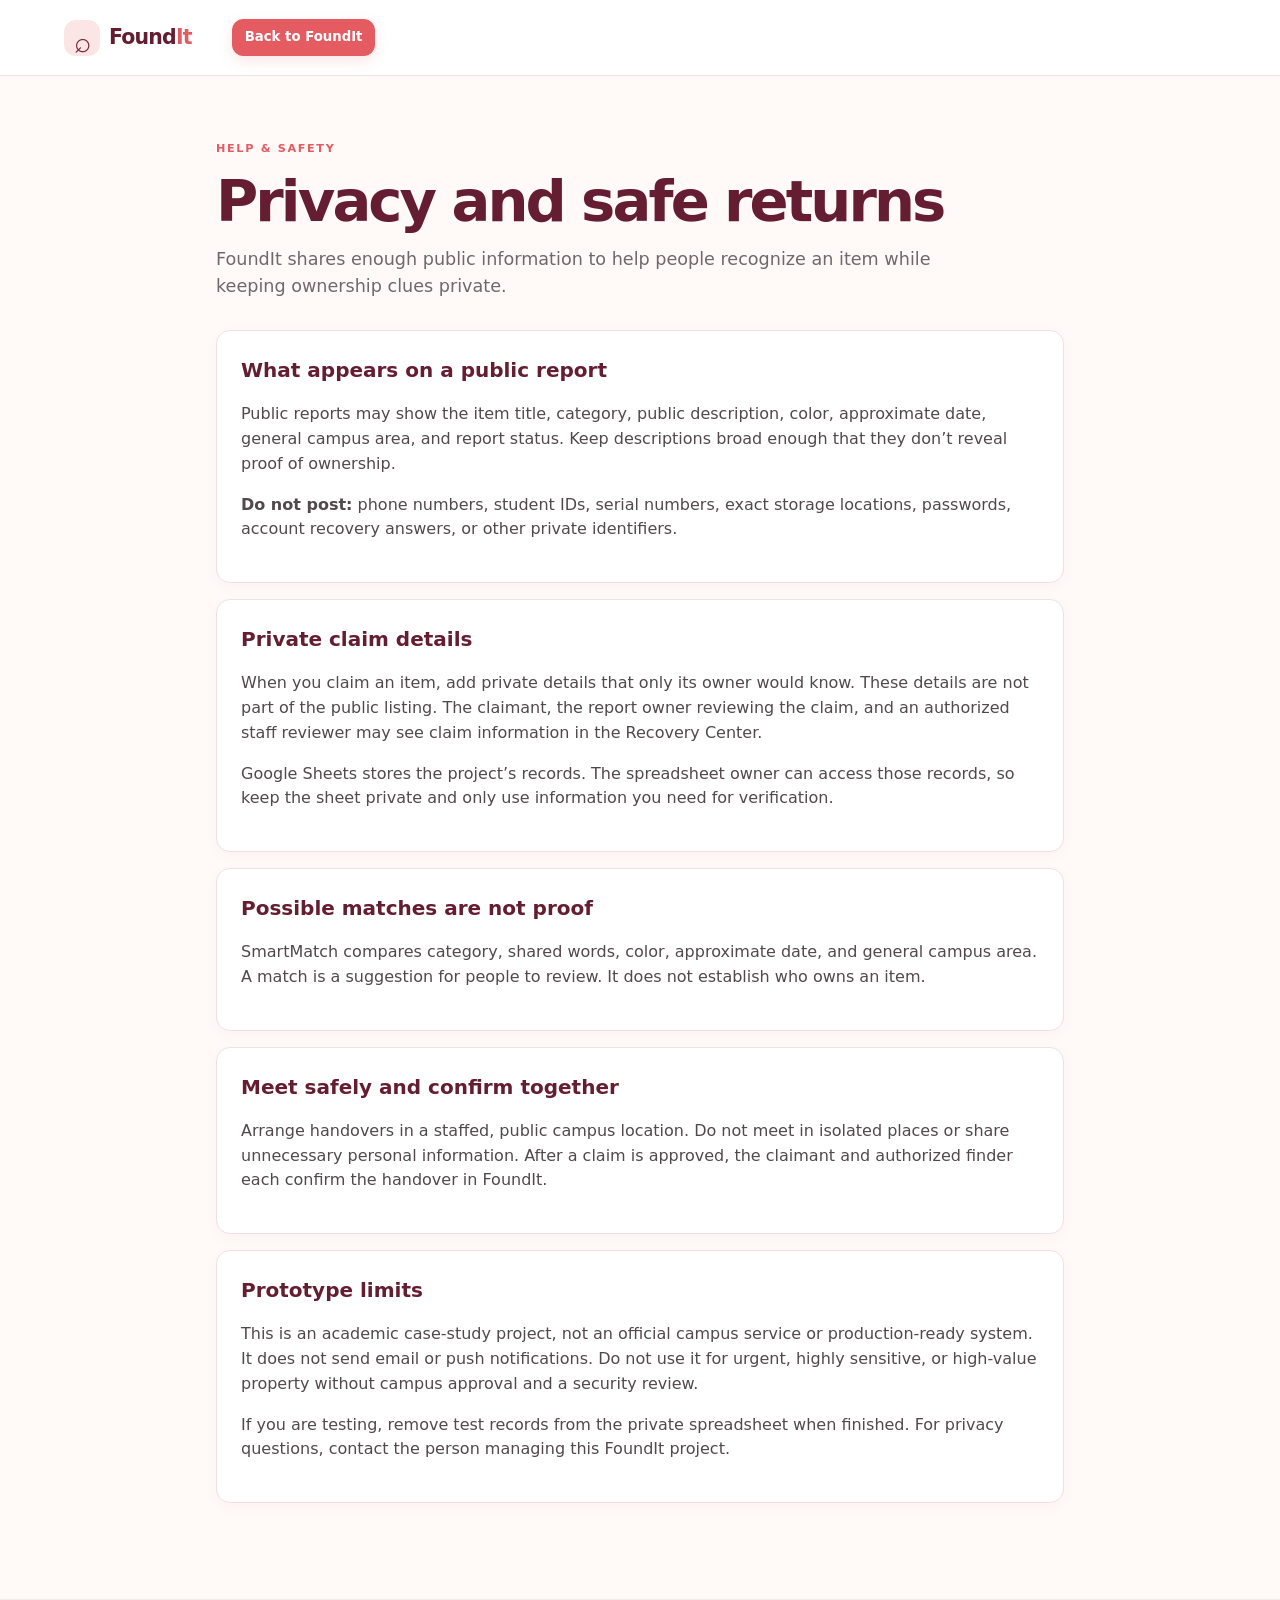
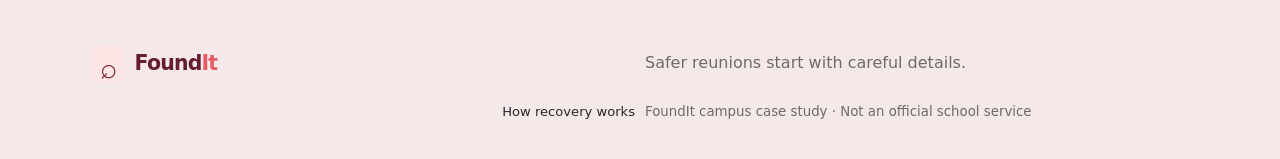
==== privacy.html @ 5b88ec63 "Add files via upload CaseStudy ITC Finals" ====
<!doctype html>
<html lang="en"><head><meta charset="utf-8"><meta name="viewport" content="width=device-width,initial-scale=1"><meta name="description" content="FoundIt privacy and safe-return guidance"><title>Privacy & Safety · FoundIt</title><link rel="stylesheet" href="assets/css/style.css"></head>
<body><header class="site-header"><a class="brand" href="index.html"><span class="brand-mark">&#x2315;</span><span>Found<span>It</span></span></a><a class="button button-small" href="index.html">Back to FoundIt</a></header>
<main class="doc-main"><p class="eyebrow">HELP &amp; SAFETY</p><h1>Privacy and safe returns</h1><p class="doc-lead">FoundIt shares enough public information to help people recognize an item while keeping ownership clues private.</p>
<section class="doc-card"><h2>What appears on a public report</h2><p>Public reports may show the item title, category, public description, color, approximate date, general campus area, and report status. Keep descriptions broad enough that they don’t reveal proof of ownership.</p><p><strong>Do not post:</strong> phone numbers, student IDs, serial numbers, exact storage locations, passwords, account recovery answers, or other private identifiers.</p></section>
<section class="doc-card"><h2>Private claim details</h2><p>When you claim an item, add private details that only its owner would know. These details are not part of the public listing. The claimant, the report owner reviewing the claim, and an authorized staff reviewer may see claim information in the Recovery Center.</p><p>Google Sheets stores the project’s records. The spreadsheet owner can access those records, so keep the sheet private and only use information you need for verification.</p></section>
<section class="doc-card"><h2>Possible matches are not proof</h2><p>SmartMatch compares category, shared words, color, approximate date, and general campus area. A match is a suggestion for people to review. It does not establish who owns an item.</p></section>
<section class="doc-card"><h2>Meet safely and confirm together</h2><p>Arrange handovers in a staffed, public campus location. Do not meet in isolated places or share unnecessary personal information. After a claim is approved, the claimant and authorized finder each confirm the handover in FoundIt.</p></section>
<section class="doc-card"><h2>Prototype limits</h2><p>This is an academic case-study project, not an official campus service or production-ready system. It does not send email or push notifications. Do not use it for urgent, highly sensitive, or high-value property without campus approval and a security review.</p><p>If you are testing, remove test records from the private spreadsheet when finished. For privacy questions, contact the person managing this FoundIt project.</p></section>
</main><footer><a class="brand" href="index.html"><span class="brand-mark">&#x2315;</span><span>Found<span>It</span></span></a><p>Safer reunions start with careful details.</p><div><a href="index.html#recovery">How recovery works</a></div><small>FoundIt campus case study · Not an official school service</small></footer></body></html>
---- assets/css/style.css ----
:root{--maroon:#651d32;--brand:#7b233b;--coral:#e45b62;--soft:#fce5e5;--paper:#fff9f7;--ink:#29252a;--muted:#71686b;--border:#ede2e3;--green:#187653;--sage:#ddf1e6;--gold:#fff0c9;--white:#fff;--shadow:0 16px 48px #651d3210}*{box-sizing:border-box}html{scroll-behavior:smooth}body{margin:0;background:var(--paper);color:var(--ink);font:16px/1.55 Inter,ui-sans-serif,system-ui,-apple-system,"Segoe UI",sans-serif}a{color:inherit}button,input,select,textarea{font:inherit}button,a{touch-action:manipulation}button{cursor:pointer}a:focus-visible,button:focus-visible,input:focus-visible,select:focus-visible,textarea:focus-visible{outline:3px solid #e45b6288;outline-offset:3px}.site-header{height:76px;padding:0 max(5vw,24px);display:flex;align-items:center;gap:40px;background:#fff;position:sticky;top:0;z-index:5;border-bottom:1px solid var(--border)}.brand{text-decoration:none;display:flex;align-items:center;gap:9px;color:var(--maroon);font-weight:850;font-size:1.28rem;letter-spacing:-.04em}.brand span span{color:var(--coral)}.brand-mark{display:grid;place-items:center;background:var(--soft);color:var(--brand);border-radius:12px;width:36px;height:36px;font-size:1.8rem;font-weight:500}nav{display:flex;gap:30px;align-items:center;margin-right:auto}nav a{text-decoration:none;font-size:.93rem;color:#4d4447}nav a:hover,footer a:hover{color:var(--coral)}.header-actions{display:flex;align-items:center;gap:12px;font-size:.78rem;color:var(--muted)}.menu-toggle{display:none}.button{display:inline-flex;align-items:center;justify-content:center;background:var(--coral);color:white;border:1px solid var(--coral);border-radius:11px;padding:12px 19px;text-decoration:none;font-weight:750;box-shadow:0 5px 14px #e45b6225;transition:transform .15s,background .15s}.button:hover{background:#cb454e;transform:translateY(-1px)}.button-small{padding:7px 12px;font-size:.83rem}.button-outline{background:transparent;color:var(--brand);border-color:#d8bdc4;box-shadow:none}.button-outline:hover{background:#fff;color:var(--maroon)}.text-button{border:0;background:none;color:var(--brand);font-weight:700;padding:8px}.hero{position:relative;isolation:isolate;overflow:hidden;padding:78px max(8vw,28px) 68px;display:grid;grid-template-columns:1.05fr .95fr;align-items:center;gap:5vw;background:linear-gradient(112deg,#fff9f7 40%,#fce9e8)}.hero::before{content:"";position:absolute;inset:0;z-index:-1;pointer-events:none;background-image:linear-gradient(90deg,rgba(255,249,247,1) 0%,rgba(255,249,247,.97) 31%,rgba(255,249,247,.68) 53%,rgba(255,249,247,0) 82%),url("../images/campus-header.png");background-size:cover,cover;background-position:center,right center;background-repeat:no-repeat}.eyebrow{font-size:.7rem;font-weight:850;letter-spacing:.15em;color:var(--coral);margin:0 0 13px}.hero h1{font-size:clamp(2.65rem,5vw,4.65rem);letter-spacing:-.06em;line-height:1.04;color:var(--maroon);margin:0 0 20px}.hero h1 em{font-style:normal;color:var(--coral)}.lead{font-size:1.1rem;color:var(--muted);max-width:570px}.hero-actions{display:flex;gap:12px;margin:26px 0 14px}.fine-print,.muted{color:var(--muted);font-size:.87rem}.hero-art{height:350px;position:relative;display:grid;place-items:center}.sun{position:absolute;width:275px;height:275px;border-radius:50%;background:#f4c7c2;right:13%;top:2%}.art-card{position:relative;width:min(330px,90%);padding:24px;background:white;border-radius:22px;box-shadow:0 25px 70px #651d3222;transform:rotate(-4deg);display:flex;flex-direction:column;gap:10px}.art-icon{height:175px;display:grid;place-items:center;font-size:6rem;background:var(--sage);border-radius:15px}.art-card b{color:var(--maroon);font-size:1.1rem}.art-card small{color:var(--muted)}.tag{font-size:.65rem;font-weight:850;letter-spacing:.08em;padding:5px 9px;border-radius:5px;width:max-content}.found-tag{background:var(--sage);color:var(--green)}.spark{position:absolute;color:var(--coral);font-size:2rem}.spark-one{top:12%;left:15%}.spark-two{right:3%;bottom:23%;font-size:1.3rem}.quick,.section,.feature-band,.watchlist{padding:64px max(7vw,26px)}.quick{background:white}.quick h2,.section h2,.feature-band h2,.watchlist h2{font-size:clamp(1.65rem,3vw,2.25rem);color:var(--maroon);letter-spacing:-.04em;margin:0}.quick{display:grid;grid-template-columns:.65fr 1.35fr;gap:35px;align-items:center}.quick-actions{display:grid;grid-template-columns:repeat(3,1fr);gap:12px}.quick-card{text-decoration:none;padding:18px;border:1px solid var(--border);border-radius:14px;display:grid;gap:3px;transition:.15s}.quick-card:hover{border-color:#e8b2b5;transform:translateY(-2px);box-shadow:var(--shadow)}.quick-card>span{font-size:1.4rem;color:var(--coral)}.quick-card small{color:var(--muted)}.section-heading{display:flex;justify-content:space-between;align-items:center;gap:24px;margin-bottom:24px}.section-heading .muted{margin:5px 0 0}.filters{display:grid;grid-template-columns:1.4fr .7fr 1fr 1fr auto;gap:12px;align-items:end;margin:20px 0}.filters label,.form-fields label,.config-label{display:grid;gap:6px;font-size:.8rem;font-weight:700;color:#4d4447}.filters input,.filters select,.form-fields input,.form-fields select,.form-fields textarea,.config-label input{width:100%;padding:11px 12px;border:1px solid var(--border);border-radius:9px;background:white;color:var(--ink)}.category-row{display:flex;gap:9px;overflow:auto;padding:6px 0 16px}.category-chip{white-space:nowrap;background:#fff;border:1px solid var(--border);padding:8px 13px;border-radius:9px;color:var(--brand);font-size:.83rem}.category-chip.active,.category-chip:hover{background:var(--soft);border-color:#edc1c3}.items-grid{display:grid;grid-template-columns:repeat(3,1fr);gap:17px}.item-card{border:1px solid var(--border);border-radius:15px;overflow:hidden;background:white;box-shadow:0 4px 16px #651d3207;cursor:pointer;transition:.15s}.item-card:hover{transform:translateY(-3px);box-shadow:var(--shadow)}.item-art{height:155px;background:linear-gradient(135deg,#f7e7e5,#f4f0ee);display:grid;place-items:center;font-size:3.4rem;position:relative}.item-art.lost{background:#fff0ef}.item-art.found{background:#e8f5ed}.item-art .tag{position:absolute;left:12px;top:12px}.lost-tag{background:var(--coral);color:white}.item-copy{padding:14px 16px 17px}.item-copy h3{font-size:1rem;margin:0 0 3px;color:var(--maroon)}.item-copy p{color:var(--muted);font-size:.82rem;margin:0}.item-meta{display:flex;justify-content:space-between;gap:8px;margin-top:12px;padding-top:10px;border-top:1px solid #f3ebeb;color:#786d70;font-size:.72rem}.item-meta span:first-child{overflow:hidden;text-overflow:ellipsis;white-space:nowrap}.notice{padding:20px;border:1px dashed #d7c5c8;background:white;border-radius:12px;color:var(--muted);grid-column:1/-1}.status-line{min-height:20px;margin-top:10px}.recovery{background:#fff}.steps{display:grid;grid-template-columns:repeat(6,1fr);margin:28px 0;gap:10px}.steps>div{padding:15px 12px;border-top:2px solid #eac9cb;display:grid;gap:5px}.steps span{color:var(--coral);font-size:.75rem;font-weight:850}.steps b{color:var(--maroon);font-size:.9rem}.steps small{color:var(--muted);font-size:.76rem}.recovery-list{border-radius:13px;background:var(--paper);padding:18px}.feature-band{background:var(--maroon);color:white}.feature-band .eyebrow{color:#ffb6b5}.feature-band h2{color:white;max-width:550px}.feature-cards{display:grid;grid-template-columns:repeat(3,1fr);gap:14px;margin-top:25px}.feature-cards article{background:#fff;color:var(--ink);padding:20px;border-radius:13px}.feature-icon{font-size:1.5rem;color:var(--coral)}.feature-cards h3{color:var(--maroon);margin:7px 0}.feature-cards p{font-size:.86rem;color:var(--muted);margin:0}.split{display:grid;grid-template-columns:1fr .8fr;gap:8vw;align-items:start}.plain-list{padding-left:19px;color:var(--muted);font-size:.92rem}.plain-list li{margin:9px 0}.form-card{position:relative;background:white;border:1px solid var(--border);padding:24px;border-radius:16px;box-shadow:var(--shadow)}.form-fields{display:grid;gap:14px}.form-fields[hidden]{display:none}.form-row{display:grid;grid-template-columns:1fr 1fr;gap:12px}.locked-form{padding:22px;background:#fff8f4;border-radius:11px;text-align:center}.locked-form p{font-size:.85rem;color:var(--muted)}.form-status{font-size:.84rem;color:var(--green);margin:0}.watchlist{display:grid;grid-template-columns:1fr .6fr;gap:50px;background:#fff}.watchlist>div:first-child p:not(.eyebrow){color:var(--muted);max-width:600px}.watch-note{background:var(--sage);padding:22px;border-radius:14px;display:grid;gap:8px}.watch-note>span{font-size:1.8rem;color:var(--green)}.watch-note small{color:#50685d}.watch-note .button{justify-self:start;margin-top:7px}footer{padding:36px max(7vw,26px);background:#f4e9e8;display:grid;grid-template-columns:1fr 1fr;gap:10px;align-items:center}footer p{color:var(--muted)}footer>div{display:flex;gap:20px;justify-content:flex-end;font-size:.82rem}footer>div a{text-decoration:none}footer>small{color:var(--muted)}dialog{border:0;border-radius:17px;padding:24px;width:min(520px,calc(100% - 28px));box-shadow:0 25px 100px #291b1d40;color:var(--ink)}dialog::backdrop{background:#27151ccc;backdrop-filter:blur(2px)}.dialog-head{display:flex;justify-content:space-between;align-items:start;border-bottom:1px solid var(--border);padding-bottom:14px;margin-bottom:17px}.dialog-head h2{color:var(--maroon);margin:0}.dialog-head .eyebrow{margin-bottom:4px}.close-button{border:0;background:#f8eeee;border-radius:50%;height:34px;width:34px;font-size:1.4rem;color:var(--brand)}.auth-body{display:grid;gap:13px}.auth-body p{margin:0;color:var(--muted);font-size:.9rem}.config-label{margin-top:10px}.toast{position:fixed;bottom:22px;left:50%;transform:translate(-50%,20px);opacity:0;pointer-events:none;padding:12px 18px;background:var(--maroon);color:white;border-radius:10px;z-index:10;transition:.2s}.toast.show{opacity:1;transform:translate(-50%,0)}.claim-button{margin-top:12px}.match-reasons{background:#fff5d9;border-radius:9px;padding:12px;font-size:.85rem;margin-top:12px}.recovery-row{padding:13px;border-bottom:1px solid var(--border);display:flex;justify-content:space-between;gap:20px}.recovery-row:last-child{border:0}.recovery-row b{color:var(--maroon)}.recovery-row small{display:block;color:var(--muted)}@media(max-width:850px){.site-header{gap:18px;padding:0 20px}.site-header nav{gap:15px}.header-actions #session-label{display:none}.quick{grid-template-columns:1fr}.filters{grid-template-columns:repeat(2,1fr)}.steps{grid-template-columns:repeat(3,1fr)}.hero{padding:55px 7vw}.items-grid{grid-template-columns:repeat(2,1fr)}}@media(max-width:600px){.site-header{height:65px}.menu-toggle{display:block;margin-left:auto;border:1px solid var(--border);border-radius:8px;padding:7px 10px;background:white;color:var(--brand)}.site-header nav{display:none;position:absolute;top:64px;left:0;right:0;padding:18px 22px;background:white;border-bottom:1px solid var(--border);flex-direction:column;align-items:flex-start}.site-header nav.open{display:flex}.header-actions{margin-left:0}.hero{grid-template-columns:1fr;padding:47px 24px 30px}.hero-art{height:270px}.sun{width:220px;height:220px;right:16%}.art-icon{height:125px}.art-card{width:280px}.hero-actions{flex-wrap:wrap}.quick,.section,.feature-band,.watchlist{padding:45px 22px}.quick-actions{grid-template-columns:1fr}.quick-card{grid-template-columns:35px 1fr;align-items:center}.quick-card small{grid-column:2}.section-heading{align-items:flex-start;flex-direction:column}.filters{grid-template-columns:1fr 1fr}.filters label:first-child{grid-column:1/-1}.filters .text-button{justify-self:start}.items-grid{gap:10px}.item-art{height:120px}.item-copy{padding:12px}.item-meta{font-size:.67rem}.steps{grid-template-columns:repeat(2,1fr)}.feature-cards{grid-template-columns:1fr}.split,.watchlist{grid-template-columns:1fr;gap:25px}.form-row{grid-template-columns:1fr}footer{grid-template-columns:1fr}footer>div{justify-content:flex-start;flex-wrap:wrap}footer>small{grid-column:1}}
@media(prefers-reduced-motion:reduce){*,*::before,*::after{scroll-behavior:auto!important;transition:none!important}}

[hidden]{display:none!important}

.form-status.success{padding:10px 12px;border-radius:9px;background:var(--sage);color:var(--green);font-weight:700}

.setup-details{margin-top:4px;border-top:1px solid var(--border);padding-top:12px}.setup-details summary{cursor:pointer;color:var(--muted);font-size:.8rem;font-weight:700}.setup-details[open]{display:grid;gap:10px}.setup-details>p{margin:0}

.doc-main{max-width:900px;margin:0 auto;padding:64px 26px 80px}.doc-main h1{font-size:clamp(2.3rem,5vw,3.6rem);line-height:1.1;letter-spacing:-.05em;color:var(--maroon);margin:0 0 12px}.doc-lead{color:var(--muted);font-size:1.1rem;margin:0 0 30px;max-width:760px}.doc-card{background:#fff;border:1px solid var(--border);border-radius:14px;padding:24px;margin:16px 0;box-shadow:0 4px 16px #651d3207}.doc-card h2{color:var(--maroon);font-size:1.25rem;margin:0 0 10px}.doc-card p,.doc-card li{color:#51494c}.doc-card code{background:#f6eeee;color:var(--brand);padding:2px 5px;border-radius:4px;font-size:.9em}.doc-card li{margin:7px 0}.doc-card ul,.doc-card ol{padding-left:22px}@media(max-width:600px){.doc-main{padding:42px 20px 55px}.doc-card{padding:19px}}

@media(max-width:480px){.site-header{padding:0 12px;gap:8px}.brand{gap:6px;font-size:1.1rem}.brand-mark{width:32px;height:32px;font-size:1.55rem}.header-actions{gap:5px}.header-actions .button{font-size:.72rem;padding:6px 8px}.menu-toggle{padding:6px 9px;font-size:.82rem}.hero{padding-left:20px;padding-right:20px}.hero h1{font-size:clamp(2.1rem,11vw,2.8rem)}.hero-art{height:210px}.item-art{height:105px}.item-copy h3{overflow-wrap:anywhere}.category-row{scrollbar-width:thin}}
@media(max-width:360px){.site-header{padding:0 9px;gap:6px}.brand{font-size:1rem}.header-actions .button{font-size:.68rem;padding:5px 6px}.menu-toggle{padding:5px 7px}.filters{grid-template-columns:1fr}.filters label:first-child{grid-column:auto}.items-grid{grid-template-columns:1fr}.hero-actions .button{padding:10px 13px;font-size:.9rem}}
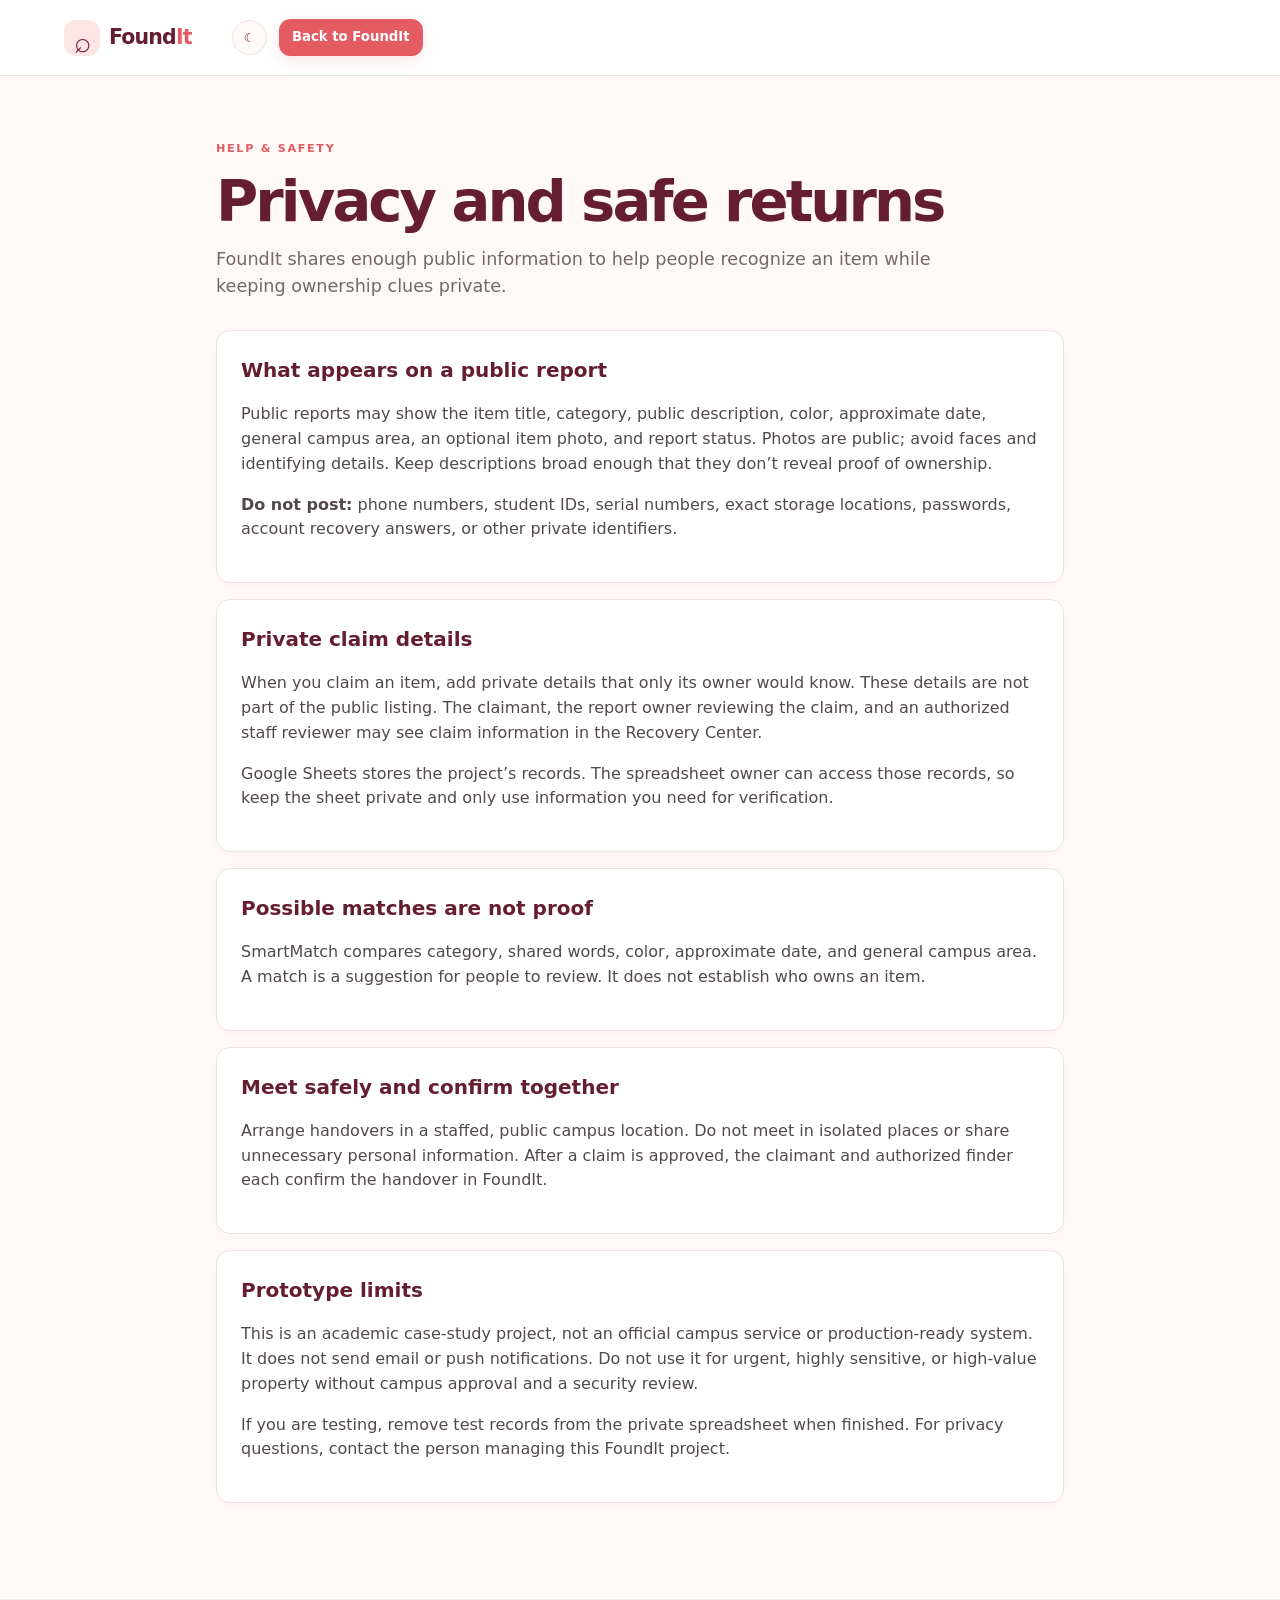
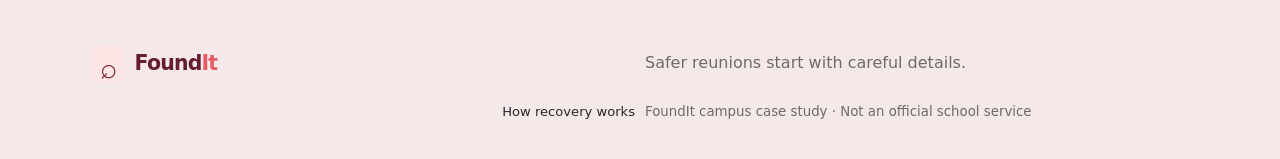
==== commit 405006d4: "Add files via upload" ====
--- a/privacy.html
+++ b/privacy.html
@@ -1,10 +1,129 @@
 <!doctype html>
-<html lang="en"><head><meta charset="utf-8"><meta name="viewport" content="width=device-width,initial-scale=1"><meta name="description" content="FoundIt privacy and safe-return guidance"><title>Privacy & Safety · FoundIt</title><link rel="stylesheet" href="assets/css/style.css"></head>
-<body><header class="site-header"><a class="brand" href="index.html"><span class="brand-mark">&#x2315;</span><span>Found<span>It</span></span></a><a class="button button-small" href="index.html">Back to FoundIt</a></header>
-<main class="doc-main"><p class="eyebrow">HELP &amp; SAFETY</p><h1>Privacy and safe returns</h1><p class="doc-lead">FoundIt shares enough public information to help people recognize an item while keeping ownership clues private.</p>
-<section class="doc-card"><h2>What appears on a public report</h2><p>Public reports may show the item title, category, public description, color, approximate date, general campus area, and report status. Keep descriptions broad enough that they don’t reveal proof of ownership.</p><p><strong>Do not post:</strong> phone numbers, student IDs, serial numbers, exact storage locations, passwords, account recovery answers, or other private identifiers.</p></section>
-<section class="doc-card"><h2>Private claim details</h2><p>When you claim an item, add private details that only its owner would know. These details are not part of the public listing. The claimant, the report owner reviewing the claim, and an authorized staff reviewer may see claim information in the Recovery Center.</p><p>Google Sheets stores the project’s records. The spreadsheet owner can access those records, so keep the sheet private and only use information you need for verification.</p></section>
-<section class="doc-card"><h2>Possible matches are not proof</h2><p>SmartMatch compares category, shared words, color, approximate date, and general campus area. A match is a suggestion for people to review. It does not establish who owns an item.</p></section>
-<section class="doc-card"><h2>Meet safely and confirm together</h2><p>Arrange handovers in a staffed, public campus location. Do not meet in isolated places or share unnecessary personal information. After a claim is approved, the claimant and authorized finder each confirm the handover in FoundIt.</p></section>
-<section class="doc-card"><h2>Prototype limits</h2><p>This is an academic case-study project, not an official campus service or production-ready system. It does not send email or push notifications. Do not use it for urgent, highly sensitive, or high-value property without campus approval and a security review.</p><p>If you are testing, remove test records from the private spreadsheet when finished. For privacy questions, contact the person managing this FoundIt project.</p></section>
-</main><footer><a class="brand" href="index.html"><span class="brand-mark">&#x2315;</span><span>Found<span>It</span></span></a><p>Safer reunions start with careful details.</p><div><a href="index.html#recovery">How recovery works</a></div><small>FoundIt campus case study · Not an official school service</small></footer></body></html>
+<html lang="en">
+  <head>
+    <meta charset="utf-8" />
+    <meta name="viewport" content="width=device-width,initial-scale=1" />
+    <meta
+      name="description"
+      content="FoundIt privacy and safe-return guidance"
+    />
+    <title>Privacy & Safety · FoundIt</title>
+    <script>try { document.documentElement.dataset.theme = localStorage.getItem("foundit-theme") || "light"; } catch {}</script>
+    <link rel="stylesheet" href="assets/css/style.css" />
+  </head>
+  <body>
+    <header class="site-header">
+      <a class="brand" href="index.html"
+        ><span class="brand-mark">&#x2315;</span
+        ><span>Found<span>It</span></span></a
+      >
+      <div class="header-actions">
+        <button
+          class="theme-toggle"
+          id="theme-toggle"
+          type="button"
+          aria-pressed="false"
+        >
+          Dark mode</button
+        ><a class="button button-small" href="index.html">Back to FoundIt</a>
+      </div>
+    </header>
+    <main class="doc-main">
+      <p class="eyebrow">HELP &amp; SAFETY</p>
+      <h1>Privacy and safe returns</h1>
+      <p class="doc-lead">
+        FoundIt shares enough public information to help people recognize an
+        item while keeping ownership clues private.
+      </p>
+      <section class="doc-card">
+        <h2>What appears on a public report</h2>
+        <p>
+          Public reports may show the item title, category, public description,
+          color, approximate date, general campus area, an optional item photo, and report status. Photos are public; avoid faces and identifying details. Keep
+          descriptions broad enough that they don’t reveal proof of ownership.
+        </p>
+        <p>
+          <strong>Do not post:</strong> phone numbers, student IDs, serial
+          numbers, exact storage locations, passwords, account recovery answers,
+          or other private identifiers.
+        </p>
+      </section>
+      <section class="doc-card">
+        <h2>Private claim details</h2>
+        <p>
+          When you claim an item, add private details that only its owner would
+          know. These details are not part of the public listing. The claimant,
+          the report owner reviewing the claim, and an authorized staff reviewer
+          may see claim information in the Recovery Center.
+        </p>
+        <p>
+          Google Sheets stores the project’s records. The spreadsheet owner can
+          access those records, so keep the sheet private and only use
+          information you need for verification.
+        </p>
+      </section>
+      <section class="doc-card">
+        <h2>Possible matches are not proof</h2>
+        <p>
+          SmartMatch compares category, shared words, color, approximate date,
+          and general campus area. A match is a suggestion for people to review.
+          It does not establish who owns an item.
+        </p>
+      </section>
+      <section class="doc-card">
+        <h2>Meet safely and confirm together</h2>
+        <p>
+          Arrange handovers in a staffed, public campus location. Do not meet in
+          isolated places or share unnecessary personal information. After a
+          claim is approved, the claimant and authorized finder each confirm the
+          handover in FoundIt.
+        </p>
+      </section>
+      <section class="doc-card">
+        <h2>Prototype limits</h2>
+        <p>
+          This is an academic case-study project, not an official campus service
+          or production-ready system. It does not send email or push
+          notifications. Do not use it for urgent, highly sensitive, or
+          high-value property without campus approval and a security review.
+        </p>
+        <p>
+          If you are testing, remove test records from the private spreadsheet
+          when finished. For privacy questions, contact the person managing this
+          FoundIt project.
+        </p>
+      </section>
+    </main>
+    <footer>
+      <a class="brand" href="index.html"
+        ><span class="brand-mark">&#x2315;</span
+        ><span>Found<span>It</span></span></a
+      >
+      <p>Safer reunions start with careful details.</p>
+      <div><a href="index.html#recovery">How recovery works</a></div>
+      <small>FoundIt campus case study · Not an official school service</small>
+    </footer>
+    <script>
+      const themeButton = document.querySelector("#theme-toggle");
+      function setTheme(theme) {
+        document.documentElement.dataset.theme = theme;
+        const dark = theme === "dark";
+        themeButton.innerHTML = dark ? "&#9728;" : "&#9790;";
+        themeButton.setAttribute("aria-pressed", String(dark));
+        themeButton.setAttribute("aria-label", dark ? "Switch to light mode" : "Switch to dark mode");
+      }
+      setTheme(localStorage.getItem("foundit-theme") || "light");
+      themeButton.addEventListener("click", () => {
+        const next =
+          document.documentElement.dataset.theme === "dark" ? "light" : "dark";
+        localStorage.setItem("foundit-theme", next);
+        setTheme(next);
+      });
+    </script>
+  </body>
+</html>
+
+
+
+
+
--- a/assets/css/style.css
+++ b/assets/css/style.css
@@ -1,13 +1,1178 @@
-:root{--maroon:#651d32;--brand:#7b233b;--coral:#e45b62;--soft:#fce5e5;--paper:#fff9f7;--ink:#29252a;--muted:#71686b;--border:#ede2e3;--green:#187653;--sage:#ddf1e6;--gold:#fff0c9;--white:#fff;--shadow:0 16px 48px #651d3210}*{box-sizing:border-box}html{scroll-behavior:smooth}body{margin:0;background:var(--paper);color:var(--ink);font:16px/1.55 Inter,ui-sans-serif,system-ui,-apple-system,"Segoe UI",sans-serif}a{color:inherit}button,input,select,textarea{font:inherit}button,a{touch-action:manipulation}button{cursor:pointer}a:focus-visible,button:focus-visible,input:focus-visible,select:focus-visible,textarea:focus-visible{outline:3px solid #e45b6288;outline-offset:3px}.site-header{height:76px;padding:0 max(5vw,24px);display:flex;align-items:center;gap:40px;background:#fff;position:sticky;top:0;z-index:5;border-bottom:1px solid var(--border)}.brand{text-decoration:none;display:flex;align-items:center;gap:9px;color:var(--maroon);font-weight:850;font-size:1.28rem;letter-spacing:-.04em}.brand span span{color:var(--coral)}.brand-mark{display:grid;place-items:center;background:var(--soft);color:var(--brand);border-radius:12px;width:36px;height:36px;font-size:1.8rem;font-weight:500}nav{display:flex;gap:30px;align-items:center;margin-right:auto}nav a{text-decoration:none;font-size:.93rem;color:#4d4447}nav a:hover,footer a:hover{color:var(--coral)}.header-actions{display:flex;align-items:center;gap:12px;font-size:.78rem;color:var(--muted)}.menu-toggle{display:none}.button{display:inline-flex;align-items:center;justify-content:center;background:var(--coral);color:white;border:1px solid var(--coral);border-radius:11px;padding:12px 19px;text-decoration:none;font-weight:750;box-shadow:0 5px 14px #e45b6225;transition:transform .15s,background .15s}.button:hover{background:#cb454e;transform:translateY(-1px)}.button-small{padding:7px 12px;font-size:.83rem}.button-outline{background:transparent;color:var(--brand);border-color:#d8bdc4;box-shadow:none}.button-outline:hover{background:#fff;color:var(--maroon)}.text-button{border:0;background:none;color:var(--brand);font-weight:700;padding:8px}.hero{position:relative;isolation:isolate;overflow:hidden;padding:78px max(8vw,28px) 68px;display:grid;grid-template-columns:1.05fr .95fr;align-items:center;gap:5vw;background:linear-gradient(112deg,#fff9f7 40%,#fce9e8)}.hero::before{content:"";position:absolute;inset:0;z-index:-1;pointer-events:none;background-image:linear-gradient(90deg,rgba(255,249,247,1) 0%,rgba(255,249,247,.97) 31%,rgba(255,249,247,.68) 53%,rgba(255,249,247,0) 82%),url("../images/campus-header.png");background-size:cover,cover;background-position:center,right center;background-repeat:no-repeat}.eyebrow{font-size:.7rem;font-weight:850;letter-spacing:.15em;color:var(--coral);margin:0 0 13px}.hero h1{font-size:clamp(2.65rem,5vw,4.65rem);letter-spacing:-.06em;line-height:1.04;color:var(--maroon);margin:0 0 20px}.hero h1 em{font-style:normal;color:var(--coral)}.lead{font-size:1.1rem;color:var(--muted);max-width:570px}.hero-actions{display:flex;gap:12px;margin:26px 0 14px}.fine-print,.muted{color:var(--muted);font-size:.87rem}.hero-art{height:350px;position:relative;display:grid;place-items:center}.sun{position:absolute;width:275px;height:275px;border-radius:50%;background:#f4c7c2;right:13%;top:2%}.art-card{position:relative;width:min(330px,90%);padding:24px;background:white;border-radius:22px;box-shadow:0 25px 70px #651d3222;transform:rotate(-4deg);display:flex;flex-direction:column;gap:10px}.art-icon{height:175px;display:grid;place-items:center;font-size:6rem;background:var(--sage);border-radius:15px}.art-card b{color:var(--maroon);font-size:1.1rem}.art-card small{color:var(--muted)}.tag{font-size:.65rem;font-weight:850;letter-spacing:.08em;padding:5px 9px;border-radius:5px;width:max-content}.found-tag{background:var(--sage);color:var(--green)}.spark{position:absolute;color:var(--coral);font-size:2rem}.spark-one{top:12%;left:15%}.spark-two{right:3%;bottom:23%;font-size:1.3rem}.quick,.section,.feature-band,.watchlist{padding:64px max(7vw,26px)}.quick{background:white}.quick h2,.section h2,.feature-band h2,.watchlist h2{font-size:clamp(1.65rem,3vw,2.25rem);color:var(--maroon);letter-spacing:-.04em;margin:0}.quick{display:grid;grid-template-columns:.65fr 1.35fr;gap:35px;align-items:center}.quick-actions{display:grid;grid-template-columns:repeat(3,1fr);gap:12px}.quick-card{text-decoration:none;padding:18px;border:1px solid var(--border);border-radius:14px;display:grid;gap:3px;transition:.15s}.quick-card:hover{border-color:#e8b2b5;transform:translateY(-2px);box-shadow:var(--shadow)}.quick-card>span{font-size:1.4rem;color:var(--coral)}.quick-card small{color:var(--muted)}.section-heading{display:flex;justify-content:space-between;align-items:center;gap:24px;margin-bottom:24px}.section-heading .muted{margin:5px 0 0}.filters{display:grid;grid-template-columns:1.4fr .7fr 1fr 1fr auto;gap:12px;align-items:end;margin:20px 0}.filters label,.form-fields label,.config-label{display:grid;gap:6px;font-size:.8rem;font-weight:700;color:#4d4447}.filters input,.filters select,.form-fields input,.form-fields select,.form-fields textarea,.config-label input{width:100%;padding:11px 12px;border:1px solid var(--border);border-radius:9px;background:white;color:var(--ink)}.category-row{display:flex;gap:9px;overflow:auto;padding:6px 0 16px}.category-chip{white-space:nowrap;background:#fff;border:1px solid var(--border);padding:8px 13px;border-radius:9px;color:var(--brand);font-size:.83rem}.category-chip.active,.category-chip:hover{background:var(--soft);border-color:#edc1c3}.items-grid{display:grid;grid-template-columns:repeat(3,1fr);gap:17px}.item-card{border:1px solid var(--border);border-radius:15px;overflow:hidden;background:white;box-shadow:0 4px 16px #651d3207;cursor:pointer;transition:.15s}.item-card:hover{transform:translateY(-3px);box-shadow:var(--shadow)}.item-art{height:155px;background:linear-gradient(135deg,#f7e7e5,#f4f0ee);display:grid;place-items:center;font-size:3.4rem;position:relative}.item-art.lost{background:#fff0ef}.item-art.found{background:#e8f5ed}.item-art .tag{position:absolute;left:12px;top:12px}.lost-tag{background:var(--coral);color:white}.item-copy{padding:14px 16px 17px}.item-copy h3{font-size:1rem;margin:0 0 3px;color:var(--maroon)}.item-copy p{color:var(--muted);font-size:.82rem;margin:0}.item-meta{display:flex;justify-content:space-between;gap:8px;margin-top:12px;padding-top:10px;border-top:1px solid #f3ebeb;color:#786d70;font-size:.72rem}.item-meta span:first-child{overflow:hidden;text-overflow:ellipsis;white-space:nowrap}.notice{padding:20px;border:1px dashed #d7c5c8;background:white;border-radius:12px;color:var(--muted);grid-column:1/-1}.status-line{min-height:20px;margin-top:10px}.recovery{background:#fff}.steps{display:grid;grid-template-columns:repeat(6,1fr);margin:28px 0;gap:10px}.steps>div{padding:15px 12px;border-top:2px solid #eac9cb;display:grid;gap:5px}.steps span{color:var(--coral);font-size:.75rem;font-weight:850}.steps b{color:var(--maroon);font-size:.9rem}.steps small{color:var(--muted);font-size:.76rem}.recovery-list{border-radius:13px;background:var(--paper);padding:18px}.feature-band{background:var(--maroon);color:white}.feature-band .eyebrow{color:#ffb6b5}.feature-band h2{color:white;max-width:550px}.feature-cards{display:grid;grid-template-columns:repeat(3,1fr);gap:14px;margin-top:25px}.feature-cards article{background:#fff;color:var(--ink);padding:20px;border-radius:13px}.feature-icon{font-size:1.5rem;color:var(--coral)}.feature-cards h3{color:var(--maroon);margin:7px 0}.feature-cards p{font-size:.86rem;color:var(--muted);margin:0}.split{display:grid;grid-template-columns:1fr .8fr;gap:8vw;align-items:start}.plain-list{padding-left:19px;color:var(--muted);font-size:.92rem}.plain-list li{margin:9px 0}.form-card{position:relative;background:white;border:1px solid var(--border);padding:24px;border-radius:16px;box-shadow:var(--shadow)}.form-fields{display:grid;gap:14px}.form-fields[hidden]{display:none}.form-row{display:grid;grid-template-columns:1fr 1fr;gap:12px}.locked-form{padding:22px;background:#fff8f4;border-radius:11px;text-align:center}.locked-form p{font-size:.85rem;color:var(--muted)}.form-status{font-size:.84rem;color:var(--green);margin:0}.watchlist{display:grid;grid-template-columns:1fr .6fr;gap:50px;background:#fff}.watchlist>div:first-child p:not(.eyebrow){color:var(--muted);max-width:600px}.watch-note{background:var(--sage);padding:22px;border-radius:14px;display:grid;gap:8px}.watch-note>span{font-size:1.8rem;color:var(--green)}.watch-note small{color:#50685d}.watch-note .button{justify-self:start;margin-top:7px}footer{padding:36px max(7vw,26px);background:#f4e9e8;display:grid;grid-template-columns:1fr 1fr;gap:10px;align-items:center}footer p{color:var(--muted)}footer>div{display:flex;gap:20px;justify-content:flex-end;font-size:.82rem}footer>div a{text-decoration:none}footer>small{color:var(--muted)}dialog{border:0;border-radius:17px;padding:24px;width:min(520px,calc(100% - 28px));box-shadow:0 25px 100px #291b1d40;color:var(--ink)}dialog::backdrop{background:#27151ccc;backdrop-filter:blur(2px)}.dialog-head{display:flex;justify-content:space-between;align-items:start;border-bottom:1px solid var(--border);padding-bottom:14px;margin-bottom:17px}.dialog-head h2{color:var(--maroon);margin:0}.dialog-head .eyebrow{margin-bottom:4px}.close-button{border:0;background:#f8eeee;border-radius:50%;height:34px;width:34px;font-size:1.4rem;color:var(--brand)}.auth-body{display:grid;gap:13px}.auth-body p{margin:0;color:var(--muted);font-size:.9rem}.config-label{margin-top:10px}.toast{position:fixed;bottom:22px;left:50%;transform:translate(-50%,20px);opacity:0;pointer-events:none;padding:12px 18px;background:var(--maroon);color:white;border-radius:10px;z-index:10;transition:.2s}.toast.show{opacity:1;transform:translate(-50%,0)}.claim-button{margin-top:12px}.match-reasons{background:#fff5d9;border-radius:9px;padding:12px;font-size:.85rem;margin-top:12px}.recovery-row{padding:13px;border-bottom:1px solid var(--border);display:flex;justify-content:space-between;gap:20px}.recovery-row:last-child{border:0}.recovery-row b{color:var(--maroon)}.recovery-row small{display:block;color:var(--muted)}@media(max-width:850px){.site-header{gap:18px;padding:0 20px}.site-header nav{gap:15px}.header-actions #session-label{display:none}.quick{grid-template-columns:1fr}.filters{grid-template-columns:repeat(2,1fr)}.steps{grid-template-columns:repeat(3,1fr)}.hero{padding:55px 7vw}.items-grid{grid-template-columns:repeat(2,1fr)}}@media(max-width:600px){.site-header{height:65px}.menu-toggle{display:block;margin-left:auto;border:1px solid var(--border);border-radius:8px;padding:7px 10px;background:white;color:var(--brand)}.site-header nav{display:none;position:absolute;top:64px;left:0;right:0;padding:18px 22px;background:white;border-bottom:1px solid var(--border);flex-direction:column;align-items:flex-start}.site-header nav.open{display:flex}.header-actions{margin-left:0}.hero{grid-template-columns:1fr;padding:47px 24px 30px}.hero-art{height:270px}.sun{width:220px;height:220px;right:16%}.art-icon{height:125px}.art-card{width:280px}.hero-actions{flex-wrap:wrap}.quick,.section,.feature-band,.watchlist{padding:45px 22px}.quick-actions{grid-template-columns:1fr}.quick-card{grid-template-columns:35px 1fr;align-items:center}.quick-card small{grid-column:2}.section-heading{align-items:flex-start;flex-direction:column}.filters{grid-template-columns:1fr 1fr}.filters label:first-child{grid-column:1/-1}.filters .text-button{justify-self:start}.items-grid{gap:10px}.item-art{height:120px}.item-copy{padding:12px}.item-meta{font-size:.67rem}.steps{grid-template-columns:repeat(2,1fr)}.feature-cards{grid-template-columns:1fr}.split,.watchlist{grid-template-columns:1fr;gap:25px}.form-row{grid-template-columns:1fr}footer{grid-template-columns:1fr}footer>div{justify-content:flex-start;flex-wrap:wrap}footer>small{grid-column:1}}
-@media(prefers-reduced-motion:reduce){*,*::before,*::after{scroll-behavior:auto!important;transition:none!important}}
+:root {
+  --maroon: #651d32;
+  --brand: #7b233b;
+  --coral: #e45b62;
+  --soft: #fce5e5;
+  --paper: #fff9f7;
+  --ink: #29252a;
+  --muted: #71686b;
+  --border: #ede2e3;
+  --green: #187653;
+  --sage: #ddf1e6;
+  --gold: #fff0c9;
+  --white: #fff;
+  --shadow: 0 16px 48px #651d3210;
+}
+* {
+  box-sizing: border-box;
+}
+html {
+  scroll-behavior: smooth;
+}
+body {
+  margin: 0;
+  background: var(--paper);
+  color: var(--ink);
+  font:
+    16px/1.55 Inter,
+    ui-sans-serif,
+    system-ui,
+    -apple-system,
+    "Segoe UI",
+    sans-serif;
+}
+a {
+  color: inherit;
+}
+button,
+input,
+select,
+textarea {
+  font: inherit;
+}
+button,
+a {
+  touch-action: manipulation;
+}
+button {
+  cursor: pointer;
+}
+a:focus-visible,
+button:focus-visible,
+input:focus-visible,
+select:focus-visible,
+textarea:focus-visible {
+  outline: 3px solid #e45b6288;
+  outline-offset: 3px;
+}
+.site-header {
+  height: 76px;
+  padding: 0 max(5vw, 24px);
+  display: flex;
+  align-items: center;
+  gap: 40px;
+  background: #fff;
+  position: sticky;
+  top: 0;
+  z-index: 5;
+  border-bottom: 1px solid var(--border);
+}
+.brand {
+  text-decoration: none;
+  display: flex;
+  align-items: center;
+  gap: 9px;
+  color: var(--maroon);
+  font-weight: 850;
+  font-size: 1.28rem;
+  letter-spacing: -0.04em;
+}
+.brand span span {
+  color: var(--coral);
+}
+.brand-mark {
+  display: grid;
+  place-items: center;
+  background: var(--soft);
+  color: var(--brand);
+  border-radius: 12px;
+  width: 36px;
+  height: 36px;
+  font-size: 1.8rem;
+  font-weight: 500;
+}
+nav {
+  display: flex;
+  gap: 30px;
+  align-items: center;
+  margin-right: auto;
+}
+nav a {
+  text-decoration: none;
+  font-size: 0.93rem;
+  color: #4d4447;
+}
+nav a:hover,
+footer a:hover {
+  color: var(--coral);
+}
+.header-actions {
+  display: flex;
+  align-items: center;
+  gap: 12px;
+  font-size: 0.78rem;
+  color: var(--muted);
+}
+.menu-toggle {
+  display: none;
+}
+.button {
+  display: inline-flex;
+  align-items: center;
+  justify-content: center;
+  background: var(--coral);
+  color: white;
+  border: 1px solid var(--coral);
+  border-radius: 11px;
+  padding: 12px 19px;
+  text-decoration: none;
+  font-weight: 750;
+  box-shadow: 0 5px 14px #e45b6225;
+  transition:
+    transform 0.15s,
+    background 0.15s;
+}
+.button:hover {
+  background: #cb454e;
+  transform: translateY(-1px);
+}
+.button-small {
+  padding: 7px 12px;
+  font-size: 0.83rem;
+}
+.button-outline {
+  background: transparent;
+  color: var(--brand);
+  border-color: #d8bdc4;
+  box-shadow: none;
+}
+.button-outline:hover {
+  background: #fff;
+  color: var(--maroon);
+}
+.text-button {
+  border: 0;
+  background: none;
+  color: var(--brand);
+  font-weight: 700;
+  padding: 8px;
+}
+.hero {
+  position: relative;
+  isolation: isolate;
+  overflow: hidden;
+  padding: 78px max(8vw, 28px) 68px;
+  display: grid;
+  grid-template-columns: 1.05fr 0.95fr;
+  align-items: center;
+  gap: 5vw;
+  background: linear-gradient(112deg, #fff9f7 40%, #fce9e8);
+}
+.hero::before {
+  content: "";
+  position: absolute;
+  inset: 0;
+  z-index: -1;
+  pointer-events: none;
+  background-image:
+    linear-gradient(
+      90deg,
+      rgba(255, 249, 247, 1) 0%,
+      rgba(255, 249, 247, 0.97) 31%,
+      rgba(255, 249, 247, 0.68) 53%,
+      rgba(255, 249, 247, 0) 82%
+    ),
+    url("../images/campus-header.png");
+  background-size: cover, cover;
+  background-position:
+    center,
+    right center;
+  background-repeat: no-repeat;
+}
+.eyebrow {
+  font-size: 0.7rem;
+  font-weight: 850;
+  letter-spacing: 0.15em;
+  color: var(--coral);
+  margin: 0 0 13px;
+}
+.hero h1 {
+  font-size: clamp(2.65rem, 5vw, 4.65rem);
+  letter-spacing: -0.06em;
+  line-height: 1.04;
+  color: var(--maroon);
+  margin: 0 0 20px;
+}
+.hero h1 em {
+  font-style: normal;
+  color: var(--coral);
+}
+.lead {
+  font-size: 1.1rem;
+  color: var(--muted);
+  max-width: 570px;
+}
+.hero-actions {
+  display: flex;
+  gap: 12px;
+  margin: 26px 0 14px;
+}
+.fine-print,
+.muted {
+  color: var(--muted);
+  font-size: 0.87rem;
+}
+.hero-art {
+  height: 350px;
+  position: relative;
+  display: grid;
+  place-items: center;
+}
+.sun {
+  position: absolute;
+  width: 275px;
+  height: 275px;
+  border-radius: 50%;
+  background: #f4c7c2;
+  right: 13%;
+  top: 2%;
+}
+.art-card {
+  position: relative;
+  width: min(330px, 90%);
+  padding: 24px;
+  background: white;
+  border-radius: 22px;
+  box-shadow: 0 25px 70px #651d3222;
+  transform: rotate(-4deg);
+  display: flex;
+  flex-direction: column;
+  gap: 10px;
+}
+.art-icon {
+  height: 175px;
+  display: grid;
+  place-items: center;
+  font-size: 6rem;
+  background: var(--sage);
+  border-radius: 15px;
+}
+.art-card b {
+  color: var(--maroon);
+  font-size: 1.1rem;
+}
+.art-card small {
+  color: var(--muted);
+}
+.tag {
+  font-size: 0.65rem;
+  font-weight: 850;
+  letter-spacing: 0.08em;
+  padding: 5px 9px;
+  border-radius: 5px;
+  width: max-content;
+}
+.found-tag {
+  background: var(--sage);
+  color: var(--green);
+}
+.spark {
+  position: absolute;
+  color: var(--coral);
+  font-size: 2rem;
+}
+.spark-one {
+  top: 12%;
+  left: 15%;
+}
+.spark-two {
+  right: 3%;
+  bottom: 23%;
+  font-size: 1.3rem;
+}
+.quick,
+.section,
+.feature-band,
+.watchlist {
+  padding: 64px max(7vw, 26px);
+}
+.quick {
+  background: white;
+}
+.quick h2,
+.section h2,
+.feature-band h2,
+.watchlist h2 {
+  font-size: clamp(1.65rem, 3vw, 2.25rem);
+  color: var(--maroon);
+  letter-spacing: -0.04em;
+  margin: 0;
+}
+.quick {
+  display: grid;
+  grid-template-columns: 0.65fr 1.35fr;
+  gap: 35px;
+  align-items: center;
+}
+.quick-actions {
+  display: grid;
+  grid-template-columns: repeat(3, 1fr);
+  gap: 12px;
+}
+.quick-card {
+  text-decoration: none;
+  padding: 18px;
+  border: 1px solid var(--border);
+  border-radius: 14px;
+  display: grid;
+  gap: 3px;
+  transition: 0.15s;
+}
+.quick-card:hover {
+  border-color: #e8b2b5;
+  transform: translateY(-2px);
+  box-shadow: var(--shadow);
+}
+.quick-card > span {
+  font-size: 1.4rem;
+  color: var(--coral);
+}
+.quick-card small {
+  color: var(--muted);
+}
+.section-heading {
+  display: flex;
+  justify-content: space-between;
+  align-items: center;
+  gap: 24px;
+  margin-bottom: 24px;
+}
+.section-heading .muted {
+  margin: 5px 0 0;
+}
+.filters {
+  display: grid;
+  grid-template-columns: 1.4fr 0.7fr 1fr 1fr auto;
+  gap: 12px;
+  align-items: end;
+  margin: 20px 0;
+}
+.filters label,
+.form-fields label,
+.config-label {
+  display: grid;
+  gap: 6px;
+  font-size: 0.8rem;
+  font-weight: 700;
+  color: #4d4447;
+}
+.filters input,
+.filters select,
+.form-fields input,
+.form-fields select,
+.form-fields textarea,
+.config-label input {
+  width: 100%;
+  padding: 11px 12px;
+  border: 1px solid var(--border);
+  border-radius: 9px;
+  background: white;
+  color: var(--ink);
+}
+.category-row {
+  display: flex;
+  gap: 9px;
+  overflow: auto;
+  padding: 6px 0 16px;
+}
+.category-chip {
+  white-space: nowrap;
+  background: #fff;
+  border: 1px solid var(--border);
+  padding: 8px 13px;
+  border-radius: 9px;
+  color: var(--brand);
+  font-size: 0.83rem;
+}
+.category-chip.active,
+.category-chip:hover {
+  background: var(--soft);
+  border-color: #edc1c3;
+}
+.items-grid {
+  display: grid;
+  grid-template-columns: repeat(3, 1fr);
+  gap: 17px;
+}
+.item-card {
+  border: 1px solid var(--border);
+  border-radius: 15px;
+  overflow: hidden;
+  background: white;
+  box-shadow: 0 4px 16px #651d3207;
+  cursor: pointer;
+  transition: 0.15s;
+}
+.item-card:hover {
+  transform: translateY(-3px);
+  box-shadow: var(--shadow);
+}
+.item-art {
+  height: 155px;
+  background: linear-gradient(135deg, #f7e7e5, #f4f0ee);
+  display: grid;
+  place-items: center;
+  font-size: 3.4rem;
+  position: relative;
+}
+.item-art.lost {
+  background: #fff0ef;
+}
+.item-art.found {
+  background: #e8f5ed;
+}
+.item-art .tag {
+  position: absolute;
+  left: 12px;
+  top: 12px;
+}
+.lost-tag {
+  background: var(--coral);
+  color: white;
+}
+.item-copy {
+  padding: 14px 16px 17px;
+}
+.item-copy h3 {
+  font-size: 1rem;
+  margin: 0 0 3px;
+  color: var(--maroon);
+}
+.item-copy p {
+  color: var(--muted);
+  font-size: 0.82rem;
+  margin: 0;
+}
+.item-meta {
+  display: flex;
+  justify-content: space-between;
+  gap: 8px;
+  margin-top: 12px;
+  padding-top: 10px;
+  border-top: 1px solid #f3ebeb;
+  color: #786d70;
+  font-size: 0.72rem;
+}
+.item-meta span:first-child {
+  overflow: hidden;
+  text-overflow: ellipsis;
+  white-space: nowrap;
+}
+.notice {
+  padding: 20px;
+  border: 1px dashed #d7c5c8;
+  background: white;
+  border-radius: 12px;
+  color: var(--muted);
+  grid-column: 1/-1;
+}
+.status-line {
+  min-height: 20px;
+  margin-top: 10px;
+}
+.recovery {
+  background: #fff;
+}
+.steps {
+  display: grid;
+  grid-template-columns: repeat(6, 1fr);
+  margin: 28px 0;
+  gap: 10px;
+}
+.steps > div {
+  padding: 15px 12px;
+  border-top: 2px solid #eac9cb;
+  display: grid;
+  gap: 5px;
+}
+.steps span {
+  color: var(--coral);
+  font-size: 0.75rem;
+  font-weight: 850;
+}
+.steps b {
+  color: var(--maroon);
+  font-size: 0.9rem;
+}
+.steps small {
+  color: var(--muted);
+  font-size: 0.76rem;
+}
+.recovery-list {
+  border-radius: 13px;
+  background: var(--paper);
+  padding: 18px;
+}
+.feature-band {
+  background: var(--maroon);
+  color: white;
+}
+.feature-band .eyebrow {
+  color: #ffb6b5;
+}
+.feature-band h2 {
+  color: white;
+  max-width: 550px;
+}
+.feature-cards {
+  display: grid;
+  grid-template-columns: repeat(3, 1fr);
+  gap: 14px;
+  margin-top: 25px;
+}
+.feature-cards article {
+  background: #fff;
+  color: var(--ink);
+  padding: 20px;
+  border-radius: 13px;
+}
+.feature-icon {
+  font-size: 1.5rem;
+  color: var(--coral);
+}
+.feature-cards h3 {
+  color: var(--maroon);
+  margin: 7px 0;
+}
+.feature-cards p {
+  font-size: 0.86rem;
+  color: var(--muted);
+  margin: 0;
+}
+.split {
+  display: grid;
+  grid-template-columns: 1fr 0.8fr;
+  gap: 8vw;
+  align-items: start;
+}
+.plain-list {
+  padding-left: 19px;
+  color: var(--muted);
+  font-size: 0.92rem;
+}
+.plain-list li {
+  margin: 9px 0;
+}
+.form-card {
+  position: relative;
+  background: white;
+  border: 1px solid var(--border);
+  padding: 24px;
+  border-radius: 16px;
+  box-shadow: var(--shadow);
+}
+.form-fields {
+  display: grid;
+  gap: 14px;
+}
+.form-fields[hidden] {
+  display: none;
+}
+.form-row {
+  display: grid;
+  grid-template-columns: 1fr 1fr;
+  gap: 12px;
+}
+.locked-form {
+  padding: 22px;
+  background: #fff8f4;
+  border-radius: 11px;
+  text-align: center;
+}
+.locked-form p {
+  font-size: 0.85rem;
+  color: var(--muted);
+}
+.form-status {
+  font-size: 0.84rem;
+  color: var(--green);
+  margin: 0;
+}
+.watchlist {
+  display: grid;
+  grid-template-columns: 1fr 0.6fr;
+  gap: 50px;
+  background: #fff;
+}
+.watchlist > div:first-child p:not(.eyebrow) {
+  color: var(--muted);
+  max-width: 600px;
+}
+.watch-note {
+  background: var(--sage);
+  padding: 22px;
+  border-radius: 14px;
+  display: grid;
+  gap: 8px;
+}
+.watch-note > span {
+  font-size: 1.8rem;
+  color: var(--green);
+}
+.watch-note small {
+  color: #50685d;
+}
+.watch-note .button {
+  justify-self: start;
+  margin-top: 7px;
+}
+footer {
+  padding: 36px max(7vw, 26px);
+  background: #f4e9e8;
+  display: grid;
+  grid-template-columns: 1fr 1fr;
+  gap: 10px;
+  align-items: center;
+}
+footer p {
+  color: var(--muted);
+}
+footer > div {
+  display: flex;
+  gap: 20px;
+  justify-content: flex-end;
+  font-size: 0.82rem;
+}
+footer > div a {
+  text-decoration: none;
+}
+footer > small {
+  color: var(--muted);
+}
+dialog {
+  border: 0;
+  border-radius: 17px;
+  padding: 24px;
+  width: min(520px, calc(100% - 28px));
+  box-shadow: 0 25px 100px #291b1d40;
+  color: var(--ink);
+}
+dialog::backdrop {
+  background: #27151ccc;
+  backdrop-filter: blur(2px);
+}
+.dialog-head {
+  display: flex;
+  justify-content: space-between;
+  align-items: start;
+  border-bottom: 1px solid var(--border);
+  padding-bottom: 14px;
+  margin-bottom: 17px;
+}
+.dialog-head h2 {
+  color: var(--maroon);
+  margin: 0;
+}
+.dialog-head .eyebrow {
+  margin-bottom: 4px;
+}
+.close-button {
+  border: 0;
+  background: #f8eeee;
+  border-radius: 50%;
+  height: 34px;
+  width: 34px;
+  font-size: 1.4rem;
+  color: var(--brand);
+}
+.auth-body {
+  display: grid;
+  gap: 13px;
+}
+.auth-body p {
+  margin: 0;
+  color: var(--muted);
+  font-size: 0.9rem;
+}
+.config-label {
+  margin-top: 10px;
+}
+.toast {
+  position: fixed;
+  bottom: 22px;
+  left: 50%;
+  transform: translate(-50%, 20px);
+  opacity: 0;
+  pointer-events: none;
+  padding: 12px 18px;
+  background: var(--maroon);
+  color: white;
+  border-radius: 10px;
+  z-index: 10;
+  transition: 0.2s;
+}
+.toast.show {
+  opacity: 1;
+  transform: translate(-50%, 0);
+}
+.claim-button {
+  margin-top: 12px;
+}
+.match-reasons {
+  background: #fff5d9;
+  border-radius: 9px;
+  padding: 12px;
+  font-size: 0.85rem;
+  margin-top: 12px;
+}
+.recovery-row {
+  padding: 13px;
+  border-bottom: 1px solid var(--border);
+  display: flex;
+  justify-content: space-between;
+  gap: 20px;
+}
+.recovery-row:last-child {
+  border: 0;
+}
+.recovery-row b {
+  color: var(--maroon);
+}
+.recovery-row small {
+  display: block;
+  color: var(--muted);
+}
+@media (max-width: 850px) {
+  .site-header {
+    gap: 18px;
+    padding: 0 20px;
+  }
+  .site-header nav {
+    gap: 15px;
+  }
+  .header-actions #session-label {
+    display: none;
+  }
+  .quick {
+    grid-template-columns: 1fr;
+  }
+  .filters {
+    grid-template-columns: repeat(2, 1fr);
+  }
+  .steps {
+    grid-template-columns: repeat(3, 1fr);
+  }
+  .hero {
+    padding: 55px 7vw;
+  }
+  .items-grid {
+    grid-template-columns: repeat(2, 1fr);
+  }
+}
+@media (max-width: 600px) {
+  .site-header {
+    height: 65px;
+  }
+  .menu-toggle {
+    display: block;
+    margin-left: auto;
+    border: 1px solid var(--border);
+    border-radius: 8px;
+    padding: 7px 10px;
+    background: white;
+    color: var(--brand);
+  }
+  .site-header nav {
+    display: none;
+    position: absolute;
+    top: 64px;
+    left: 0;
+    right: 0;
+    padding: 18px 22px;
+    background: white;
+    border-bottom: 1px solid var(--border);
+    flex-direction: column;
+    align-items: flex-start;
+  }
+  .site-header nav.open {
+    display: flex;
+  }
+  .header-actions {
+    margin-left: 0;
+  }
+  .hero {
+    grid-template-columns: 1fr;
+    padding: 47px 24px 30px;
+  }
+  .hero-art {
+    height: 270px;
+  }
+  .sun {
+    width: 220px;
+    height: 220px;
+    right: 16%;
+  }
+  .art-icon {
+    height: 125px;
+  }
+  .art-card {
+    width: 280px;
+  }
+  .hero-actions {
+    flex-wrap: wrap;
+  }
+  .quick,
+  .section,
+  .feature-band,
+  .watchlist {
+    padding: 45px 22px;
+  }
+  .quick-actions {
+    grid-template-columns: 1fr;
+  }
+  .quick-card {
+    grid-template-columns: 35px 1fr;
+    align-items: center;
+  }
+  .quick-card small {
+    grid-column: 2;
+  }
+  .section-heading {
+    align-items: flex-start;
+    flex-direction: column;
+  }
+  .filters {
+    grid-template-columns: 1fr 1fr;
+  }
+  .filters label:first-child {
+    grid-column: 1/-1;
+  }
+  .filters .text-button {
+    justify-self: start;
+  }
+  .items-grid {
+    gap: 10px;
+  }
+  .item-art {
+    height: 120px;
+  }
+  .item-copy {
+    padding: 12px;
+  }
+  .item-meta {
+    font-size: 0.67rem;
+  }
+  .steps {
+    grid-template-columns: repeat(2, 1fr);
+  }
+  .feature-cards {
+    grid-template-columns: 1fr;
+  }
+  .split,
+  .watchlist {
+    grid-template-columns: 1fr;
+    gap: 25px;
+  }
+  .form-row {
+    grid-template-columns: 1fr;
+  }
+  footer {
+    grid-template-columns: 1fr;
+  }
+  footer > div {
+    justify-content: flex-start;
+    flex-wrap: wrap;
+  }
+  footer > small {
+    grid-column: 1;
+  }
+}
+@media (prefers-reduced-motion: reduce) {
+  *,
+  *::before,
+  *::after {
+    scroll-behavior: auto !important;
+    transition: none !important;
+  }
+}
 
-[hidden]{display:none!important}
+[hidden] {
+  display: none !important;
+}
 
-.form-status.success{padding:10px 12px;border-radius:9px;background:var(--sage);color:var(--green);font-weight:700}
+.form-status.success {
+  padding: 10px 12px;
+  border-radius: 9px;
+  background: var(--sage);
+  color: var(--green);
+  font-weight: 700;
+}
 
-.setup-details{margin-top:4px;border-top:1px solid var(--border);padding-top:12px}.setup-details summary{cursor:pointer;color:var(--muted);font-size:.8rem;font-weight:700}.setup-details[open]{display:grid;gap:10px}.setup-details>p{margin:0}
+.setup-details {
+  margin-top: 4px;
+  border-top: 1px solid var(--border);
+  padding-top: 12px;
+}
+.setup-details summary {
+  cursor: pointer;
+  color: var(--muted);
+  font-size: 0.8rem;
+  font-weight: 700;
+}
+.setup-details[open] {
+  display: grid;
+  gap: 10px;
+}
+.setup-details > p {
+  margin: 0;
+}
 
-.doc-main{max-width:900px;margin:0 auto;padding:64px 26px 80px}.doc-main h1{font-size:clamp(2.3rem,5vw,3.6rem);line-height:1.1;letter-spacing:-.05em;color:var(--maroon);margin:0 0 12px}.doc-lead{color:var(--muted);font-size:1.1rem;margin:0 0 30px;max-width:760px}.doc-card{background:#fff;border:1px solid var(--border);border-radius:14px;padding:24px;margin:16px 0;box-shadow:0 4px 16px #651d3207}.doc-card h2{color:var(--maroon);font-size:1.25rem;margin:0 0 10px}.doc-card p,.doc-card li{color:#51494c}.doc-card code{background:#f6eeee;color:var(--brand);padding:2px 5px;border-radius:4px;font-size:.9em}.doc-card li{margin:7px 0}.doc-card ul,.doc-card ol{padding-left:22px}@media(max-width:600px){.doc-main{padding:42px 20px 55px}.doc-card{padding:19px}}
+.doc-main {
+  max-width: 900px;
+  margin: 0 auto;
+  padding: 64px 26px 80px;
+}
+.doc-main h1 {
+  font-size: clamp(2.3rem, 5vw, 3.6rem);
+  line-height: 1.1;
+  letter-spacing: -0.05em;
+  color: var(--maroon);
+  margin: 0 0 12px;
+}
+.doc-lead {
+  color: var(--muted);
+  font-size: 1.1rem;
+  margin: 0 0 30px;
+  max-width: 760px;
+}
+.doc-card {
+  background: #fff;
+  border: 1px solid var(--border);
+  border-radius: 14px;
+  padding: 24px;
+  margin: 16px 0;
+  box-shadow: 0 4px 16px #651d3207;
+}
+.doc-card h2 {
+  color: var(--maroon);
+  font-size: 1.25rem;
+  margin: 0 0 10px;
+}
+.doc-card p,
+.doc-card li {
+  color: #51494c;
+}
+.doc-card code {
+  background: #f6eeee;
+  color: var(--brand);
+  padding: 2px 5px;
+  border-radius: 4px;
+  font-size: 0.9em;
+}
+.doc-card li {
+  margin: 7px 0;
+}
+.doc-card ul,
+.doc-card ol {
+  padding-left: 22px;
+}
+@media (max-width: 600px) {
+  .doc-main {
+    padding: 42px 20px 55px;
+  }
+  .doc-card {
+    padding: 19px;
+  }
+}
 
-@media(max-width:480px){.site-header{padding:0 12px;gap:8px}.brand{gap:6px;font-size:1.1rem}.brand-mark{width:32px;height:32px;font-size:1.55rem}.header-actions{gap:5px}.header-actions .button{font-size:.72rem;padding:6px 8px}.menu-toggle{padding:6px 9px;font-size:.82rem}.hero{padding-left:20px;padding-right:20px}.hero h1{font-size:clamp(2.1rem,11vw,2.8rem)}.hero-art{height:210px}.item-art{height:105px}.item-copy h3{overflow-wrap:anywhere}.category-row{scrollbar-width:thin}}
-@media(max-width:360px){.site-header{padding:0 9px;gap:6px}.brand{font-size:1rem}.header-actions .button{font-size:.68rem;padding:5px 6px}.menu-toggle{padding:5px 7px}.filters{grid-template-columns:1fr}.filters label:first-child{grid-column:auto}.items-grid{grid-template-columns:1fr}.hero-actions .button{padding:10px 13px;font-size:.9rem}}+@media (max-width: 480px) {
+  .site-header {
+    padding: 0 12px;
+    gap: 8px;
+  }
+  .brand {
+    gap: 6px;
+    font-size: 1.1rem;
+  }
+  .brand-mark {
+    width: 32px;
+    height: 32px;
+    font-size: 1.55rem;
+  }
+  .header-actions {
+    gap: 5px;
+  }
+  .header-actions .button {
+    font-size: 0.72rem;
+    padding: 6px 8px;
+  }
+  .menu-toggle {
+    padding: 6px 9px;
+    font-size: 0.82rem;
+  }
+  .hero {
+    padding-left: 20px;
+    padding-right: 20px;
+  }
+  .hero h1 {
+    font-size: clamp(2.1rem, 11vw, 2.8rem);
+  }
+  .hero-art {
+    height: 210px;
+  }
+  .item-art {
+    height: 105px;
+  }
+  .item-copy h3 {
+    overflow-wrap: anywhere;
+  }
+  .category-row {
+    scrollbar-width: thin;
+  }
+}
+@media (max-width: 360px) {
+  .site-header {
+    padding: 0 9px;
+    gap: 6px;
+  }
+  .brand {
+    font-size: 1rem;
+  }
+  .header-actions .button {
+    font-size: 0.68rem;
+    padding: 5px 6px;
+  }
+  .menu-toggle {
+    padding: 5px 7px;
+  }
+  .filters {
+    grid-template-columns: 1fr;
+  }
+  .filters label:first-child {
+    grid-column: auto;
+  }
+  .items-grid {
+    grid-template-columns: 1fr;
+  }
+  .hero-actions .button {
+    padding: 10px 13px;
+    font-size: 0.9rem;
+  }
+}
+
+/* Persistent dark theme */
+:root[data-theme="dark"] {
+  color-scheme: dark;
+  --maroon: #f2c4d2;
+  --brand: #ff9eaa;
+  --coral: #f06b73;
+  --soft: #3c2930;
+  --paper: #171518;
+  --ink: #f2edf0;
+  --muted: #c1b4ba;
+  --border: #493940;
+  --green: #83d2ad;
+  --sage: #263a31;
+  --gold: #443824;
+  --white: #211e22;
+  --shadow: 0 16px 48px #0006;
+}
+:root[data-theme="dark"] body,
+:root[data-theme="dark"] .quick,
+:root[data-theme="dark"] .site-header,
+:root[data-theme="dark"] .item-card,
+:root[data-theme="dark"] .notice,
+:root[data-theme="dark"] .form-card,
+:root[data-theme="dark"] .watchlist,
+:root[data-theme="dark"] .recovery,
+:root[data-theme="dark"] .feature-cards,
+:root[data-theme="dark"] .doc-card,
+:root[data-theme="dark"] dialog {
+  background-color: #211e22;
+  color: var(--ink);
+}
+:root[data-theme="dark"] .site-header,
+:root[data-theme="dark"] .quick,
+:root[data-theme="dark"] .item-card,
+:root[data-theme="dark"] .notice,
+:root[data-theme="dark"] .form-card,
+:root[data-theme="dark"] .doc-card,
+:root[data-theme="dark"] dialog {
+  border-color: var(--border);
+}
+:root[data-theme="dark"] nav a,
+:root[data-theme="dark"] .text-button,
+:root[data-theme="dark"] .button-outline {
+  color: var(--brand);
+}
+:root[data-theme="dark"] .hero {
+  background: linear-gradient(112deg, #211e22 40%, #302227);
+}
+:root[data-theme="dark"] .hero::before {
+  background-image:
+    linear-gradient(
+      90deg,
+      #211e22 0%,
+      rgba(33, 30, 34, 0.97) 31%,
+      rgba(33, 30, 34, 0.68) 53%,
+      rgba(33, 30, 34, 0) 82%
+    ),
+    url("../images/campus-header.png");
+}
+:root[data-theme="dark"] .category-chip,
+:root[data-theme="dark"] .art-card,
+:root[data-theme="dark"] .quick-card,
+:root[data-theme="dark"] .recovery-row,
+:root[data-theme="dark"] .locked-form,
+:root[data-theme="dark"] .watch-note,
+:root[data-theme="dark"] input,
+:root[data-theme="dark"] select,
+:root[data-theme="dark"] textarea {
+  background-color: #2b272c;
+  color: var(--ink);
+  border-color: var(--border);
+}
+:root[data-theme="dark"] .button-outline:hover {
+  background-color: #343036;
+}
+:root[data-theme="dark"] .item-art {
+  background: linear-gradient(135deg, #302a30, #272429);
+}
+.theme-toggle {
+  border: 1px solid var(--border);
+  border-radius: 999px;
+  padding: 7px 11px;
+  background: var(--paper);
+  color: var(--brand);
+  font-weight: 700;
+  font-size: 0.78rem;
+}
+:root[data-theme="dark"] .theme-toggle {
+  background: #302a30;
+  color: #ffd8df;
+  border-color: #66515a;
+}
+:root[data-theme="dark"] .feature-band {
+  background: #432431;
+  color: #fff;
+}
+:root[data-theme="dark"] .feature-cards article {
+  background: #2b272c;
+  color: var(--ink);
+}
+:root[data-theme="dark"] footer {
+  background: #211e22;
+  border-top: 1px solid var(--border);
+}
+
+/* Item photo upload and public photo presentation */
+.image-preview { display: grid; gap: 8px; }
+.image-preview img { display: block; width: min(100%, 360px); max-height: 220px; object-fit: contain; border: 1px solid var(--border); border-radius: 12px; background: var(--white); }
+.item-photo { position: absolute; inset: 0; width: 100%; height: 100%; object-fit: cover; }
+.item-art .tag { z-index: 1; }
+.item-detail-photo { display: block; width: 100%; max-height: 320px; object-fit: contain; border-radius: 12px; margin: 0 0 16px; background: var(--paper); }
+:root[data-theme="dark"] .doc-card p,
+:root[data-theme="dark"] .doc-card li,
+:root[data-theme="dark"] .config-label,
+:root[data-theme="dark"] .filters label,
+:root[data-theme="dark"] .form-fields label { color: var(--muted); }
